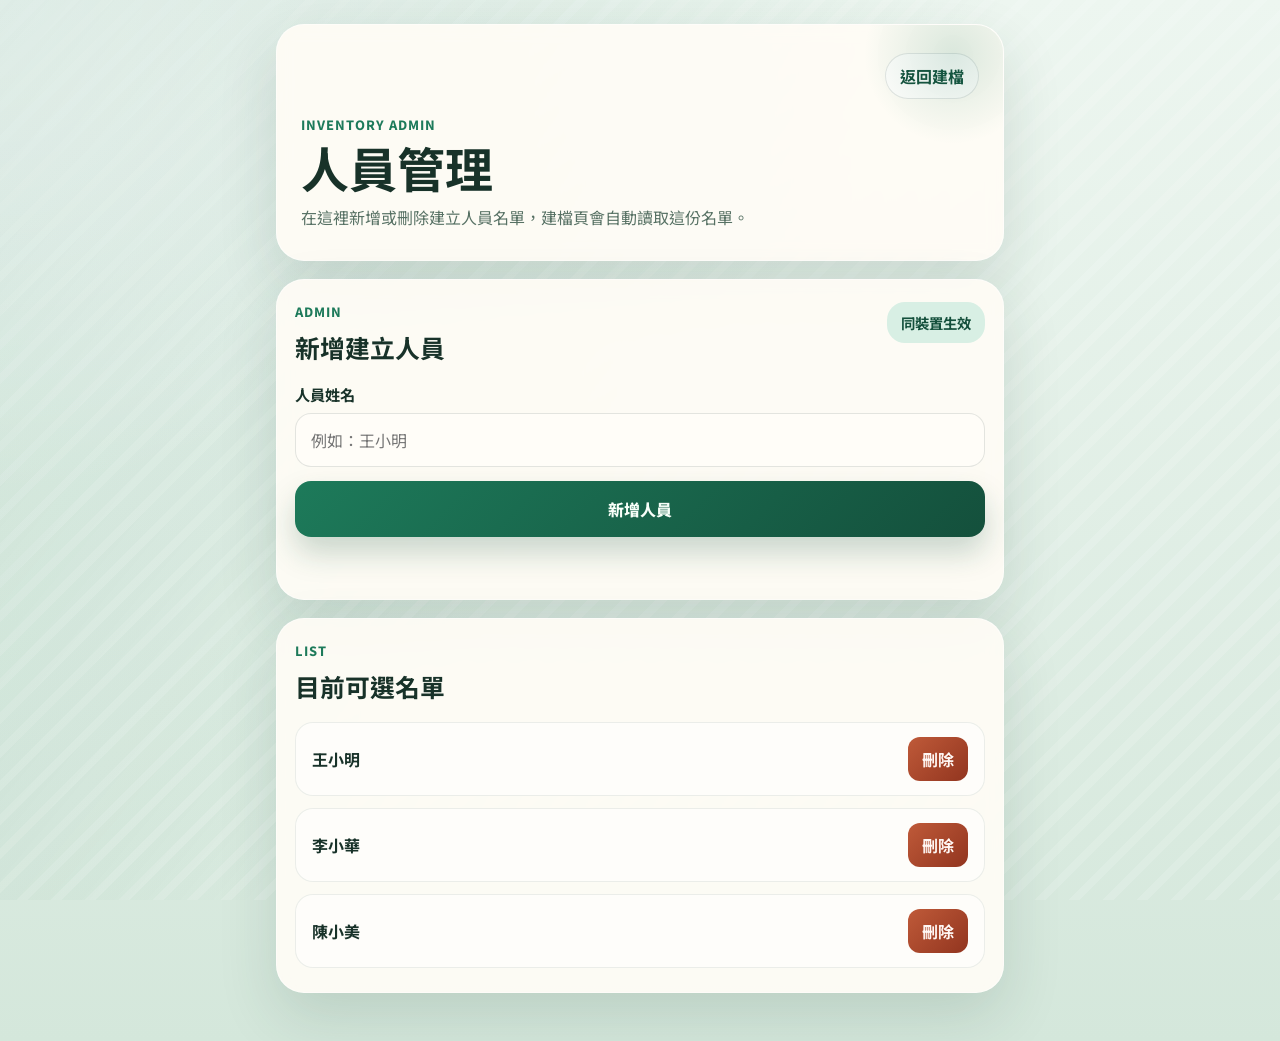
==== admin.html @ 333b7ffc "Add personnel admin page and QR scanning flow" ====
<!DOCTYPE html>
<html lang="zh-Hant">
<head>
  <meta charset="UTF-8">
  <meta name="viewport" content="width=device-width, initial-scale=1.0">
  <title>Inventory Admin</title>
  <link rel="preconnect" href="https://fonts.googleapis.com">
  <link rel="preconnect" href="https://fonts.gstatic.com" crossorigin>
  <link href="https://fonts.googleapis.com/css2?family=Noto+Sans+TC:wght@400;500;700;800&display=swap" rel="stylesheet">
  <link rel="stylesheet" href="./style.css">
</head>
<body>
  <main class="page-shell">
    <section class="hero-card">
      <div class="hero-topbar">
        <a class="ghost-link" href="./index.html">返回建檔</a>
      </div>
      <p class="eyebrow">Inventory Admin</p>
      <h1>人員管理</h1>
      <p class="hero-copy">
        在這裡新增或刪除建立人員名單，建檔頁會自動讀取這份名單。
      </p>
    </section>

    <section class="form-card">
      <div class="card-header">
        <div>
          <p class="section-kicker">Admin</p>
          <h2>新增建立人員</h2>
        </div>
        <span class="status-chip">同裝置生效</span>
      </div>

      <form id="admin-form" class="inventory-form">
        <label class="field">
          <span>人員姓名</span>
          <input id="personName" name="personName" type="text" maxlength="50" placeholder="例如：王小明" required>
        </label>

        <button class="submit-button" type="submit">新增人員</button>
      </form>

      <p id="admin-message" class="form-message" aria-live="polite"></p>
    </section>

    <section class="form-card">
      <div class="card-header">
        <div>
          <p class="section-kicker">List</p>
          <h2>目前可選名單</h2>
        </div>
      </div>

      <div id="empty-state" class="empty-state" hidden>
        目前尚未建立任何人員，請先新增至少一位。
      </div>

      <div id="person-list" class="person-list"></div>
    </section>
  </main>

  <script src="./admin.js" type="module"></script>
</body>
</html>
---- style.css ----
:root {
  --bg-top: #edf6f0;
  --bg-bottom: #d4e7db;
  --card: rgba(255, 252, 246, 0.92);
  --card-strong: #fffdf8;
  --text-main: #183229;
  --text-soft: #577164;
  --line: rgba(24, 50, 41, 0.12);
  --accent: #1d7a5a;
  --accent-strong: #14503c;
  --accent-soft: #d8efe4;
  --warn: #b44a2d;
  --shadow: 0 24px 60px rgba(26, 67, 51, 0.14);
}

* {
  box-sizing: border-box;
}

body {
  margin: 0;
  min-height: 100vh;
  font-family: "Noto Sans TC", sans-serif;
  color: var(--text-main);
  background:
    radial-gradient(circle at top left, rgba(255, 255, 255, 0.7), transparent 30%),
    linear-gradient(180deg, var(--bg-top), var(--bg-bottom));
}

body::before {
  content: "";
  position: fixed;
  inset: 0;
  background:
    linear-gradient(130deg, rgba(29, 122, 90, 0.12), transparent 50%),
    repeating-linear-gradient(
      135deg,
      rgba(255, 255, 255, 0.15),
      rgba(255, 255, 255, 0.15) 8px,
      transparent 8px,
      transparent 24px
    );
  pointer-events: none;
}

.page-shell {
  width: min(100%, 760px);
  margin: 0 auto;
  padding: 24px 16px 48px;
}

.hero-card,
.form-card {
  position: relative;
  background: var(--card);
  backdrop-filter: blur(8px);
  border: 1px solid rgba(255, 255, 255, 0.5);
  border-radius: 28px;
  box-shadow: var(--shadow);
}

.hero-card {
  padding: 28px 24px;
  overflow: hidden;
}

.hero-topbar {
  display: flex;
  justify-content: flex-end;
  margin-bottom: 16px;
}

.hero-card::after {
  content: "";
  position: absolute;
  width: 180px;
  height: 180px;
  right: -40px;
  top: -60px;
  border-radius: 50%;
  background: radial-gradient(circle, rgba(29, 122, 90, 0.16), transparent 70%);
}

.form-card {
  margin-top: 18px;
  padding: 22px 18px 24px;
}

.eyebrow,
.section-kicker {
  margin: 0 0 8px;
  color: var(--accent);
  font-size: 0.8rem;
  font-weight: 800;
  letter-spacing: 0.08em;
  text-transform: uppercase;
}

h1,
h2,
h3,
p {
  margin: 0;
}

h1 {
  font-size: clamp(2rem, 6vw, 3rem);
  line-height: 1.05;
}

h2 {
  font-size: 1.55rem;
}

h3 {
  font-size: 1.1rem;
}

.hero-copy {
  margin-top: 12px;
  color: var(--text-soft);
  line-height: 1.7;
}

.card-header,
.panel-title-row {
  display: flex;
  align-items: flex-start;
  justify-content: space-between;
  gap: 12px;
}

.status-chip,
.location-code-box {
  border-radius: 18px;
  background: var(--accent-soft);
  color: var(--accent-strong);
}

.status-chip {
  padding: 10px 14px;
  font-size: 0.9rem;
  font-weight: 700;
}

.ghost-link {
  display: inline-flex;
  align-items: center;
  justify-content: center;
  min-height: 42px;
  padding: 10px 14px;
  border-radius: 999px;
  border: 1px solid rgba(24, 50, 41, 0.12);
  background: rgba(255, 255, 255, 0.7);
  color: var(--accent-strong);
  font-weight: 700;
  text-decoration: none;
}

.inventory-form {
  display: grid;
  gap: 14px;
  margin-top: 18px;
}

.scanner-panel {
  margin-top: 18px;
  padding: 16px;
  border-radius: 22px;
  background: rgba(255, 255, 255, 0.45);
  border: 1px solid rgba(24, 50, 41, 0.08);
}

.scan-actions {
  display: flex;
  gap: 10px;
  width: 100%;
}

.field {
  display: grid;
  gap: 8px;
}

.field span {
  font-size: 0.95rem;
  font-weight: 700;
}

input,
select,
textarea,
.submit-button,
.secondary-button,
.ghost-button {
  width: 100%;
  border-radius: 16px;
  border: 1px solid var(--line);
  font: inherit;
}

input,
select,
textarea {
  padding: 14px 15px;
  color: var(--text-main);
  background: var(--card-strong);
  appearance: none;
}

textarea {
  resize: vertical;
  min-height: 96px;
}

input:focus,
select:focus,
textarea:focus {
  outline: 2px solid rgba(29, 122, 90, 0.18);
  border-color: rgba(29, 122, 90, 0.38);
}

.location-panel {
  padding: 16px;
  border-radius: 22px;
  background: rgba(255, 255, 255, 0.45);
  border: 1px solid rgba(24, 50, 41, 0.08);
}

.location-code-box {
  min-width: 106px;
  padding: 10px 12px;
  text-align: right;
}

.location-code-box span {
  display: block;
  font-size: 0.75rem;
  font-weight: 700;
}

.location-code-box strong {
  display: block;
  margin-top: 4px;
  font-size: 1.2rem;
}

.select-grid {
  display: grid;
  grid-template-columns: repeat(2, minmax(0, 1fr));
  gap: 12px;
  margin-top: 14px;
}

.submit-button {
  padding: 16px;
  border: 0;
  font-size: 1rem;
  font-weight: 800;
  color: #f8fff9;
  background: linear-gradient(135deg, var(--accent), var(--accent-strong));
  box-shadow: 0 16px 30px rgba(20, 80, 60, 0.22);
}

.secondary-button,
.ghost-button {
  min-height: 48px;
  padding: 12px 14px;
  font-weight: 800;
}

.secondary-button {
  border: 0;
  color: #f8fff9;
  background: linear-gradient(135deg, #2b8f6e, #1c6d53);
}

.ghost-button {
  background: rgba(255, 255, 255, 0.7);
  color: var(--accent-strong);
}

.submit-button:disabled,
.secondary-button:disabled,
.ghost-button:disabled {
  cursor: wait;
  opacity: 0.7;
}

.danger-button {
  border: 0;
  padding: 10px 14px;
  border-radius: 12px;
  font: inherit;
  font-weight: 700;
  color: #fff7f4;
  background: linear-gradient(135deg, #bf5a39, #92351f);
}

.form-message {
  min-height: 24px;
  margin-top: 14px;
  font-size: 0.95rem;
  font-weight: 700;
}

.form-message.success {
  color: var(--accent-strong);
}

.form-message.error {
  color: var(--warn);
}

.scanner-status {
  margin-top: 14px;
  color: var(--text-soft);
  line-height: 1.6;
}

.scanner-status.success {
  color: var(--accent-strong);
  font-weight: 700;
}

.scanner-status.error {
  color: var(--warn);
  font-weight: 700;
}

.qr-reader {
  overflow: hidden;
  margin-top: 14px;
  border-radius: 20px;
  border: 1px solid rgba(24, 50, 41, 0.08);
  background: rgba(255, 255, 255, 0.7);
}

.scan-result {
  display: grid;
  gap: 6px;
  margin-top: 14px;
  padding: 14px 16px;
  border-radius: 18px;
  background: rgba(216, 239, 228, 0.9);
  color: var(--accent-strong);
}

.scan-result span {
  font-size: 0.78rem;
  font-weight: 800;
  letter-spacing: 0.06em;
  text-transform: uppercase;
}

.scan-result strong {
  word-break: break-word;
}

.empty-state {
  margin-top: 18px;
  padding: 18px;
  border-radius: 18px;
  background: rgba(255, 255, 255, 0.5);
  color: var(--text-soft);
  text-align: center;
}

.person-list {
  display: grid;
  gap: 12px;
  margin-top: 18px;
}

.person-row {
  display: flex;
  align-items: center;
  justify-content: space-between;
  gap: 12px;
  padding: 14px 16px;
  border-radius: 18px;
  background: rgba(255, 255, 255, 0.54);
  border: 1px solid rgba(24, 50, 41, 0.08);
}

.person-name {
  font-size: 1rem;
  font-weight: 700;
}

@media (max-width: 640px) {
  .page-shell {
    padding: 18px 14px 36px;
  }

  .hero-card,
  .form-card {
    border-radius: 24px;
  }

  .card-header,
  .panel-title-row {
    flex-direction: column;
  }

  .scan-actions {
    flex-direction: column;
  }

  .person-row {
    flex-direction: column;
    align-items: stretch;
  }

  .select-grid {
    grid-template-columns: 1fr;
  }
}
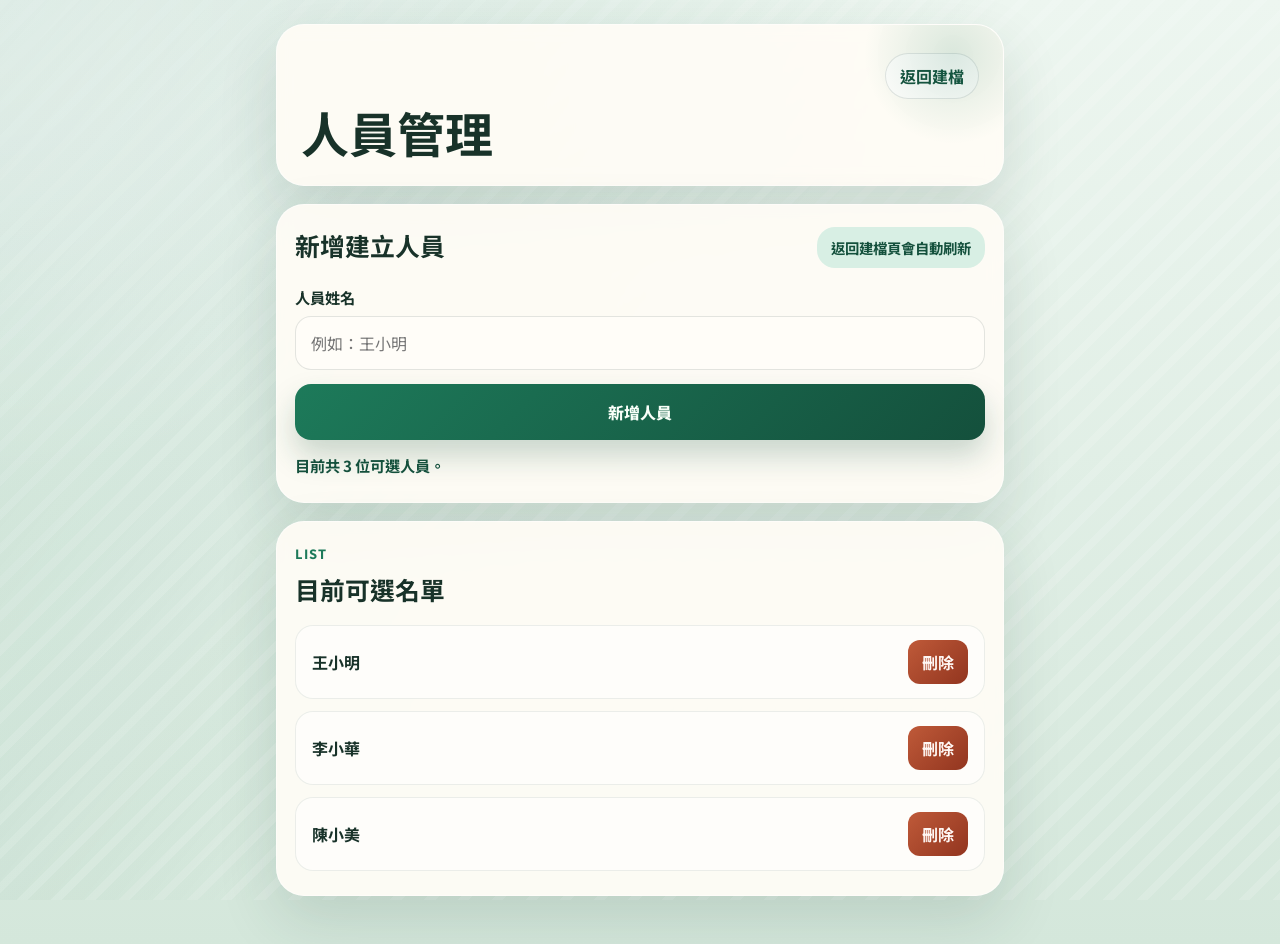
==== commit d22ed6ff: "Refine scan flow and admin refresh behavior" ====
--- a/admin.html
+++ b/admin.html
@@ -15,20 +15,15 @@
       <div class="hero-topbar">
         <a class="ghost-link" href="./index.html">返回建檔</a>
       </div>
-      <p class="eyebrow">Inventory Admin</p>
       <h1>人員管理</h1>
-      <p class="hero-copy">
-        在這裡新增或刪除建立人員名單，建檔頁會自動讀取這份名單。
-      </p>
     </section>
 
     <section class="form-card">
       <div class="card-header">
         <div>
-          <p class="section-kicker">Admin</p>
           <h2>新增建立人員</h2>
         </div>
-        <span class="status-chip">同裝置生效</span>
+        <span class="status-chip">返回建檔頁會自動刷新</span>
       </div>
 
       <form id="admin-form" class="inventory-form">
--- a/style.css
+++ b/style.css
@@ -67,7 +67,7 @@
 .hero-topbar {
   display: flex;
   justify-content: flex-end;
-  margin-bottom: 16px;
+  margin-bottom: 8px;
 }
 
 .hero-card::after {
@@ -138,9 +138,30 @@
 }
 
 .status-chip {
+  display: inline-flex;
+  align-items: center;
+  gap: 8px;
   padding: 10px 14px;
   font-size: 0.9rem;
   font-weight: 700;
+}
+
+.status-chip.connected {
+  background: rgba(216, 239, 228, 0.95);
+  color: #14503c;
+}
+
+.status-chip.disconnected {
+  background: rgba(255, 232, 228, 0.95);
+  color: #8d3322;
+}
+
+.status-dot {
+  width: 10px;
+  height: 10px;
+  border-radius: 999px;
+  background: currentColor;
+  box-shadow: 0 0 0 4px rgba(255, 255, 255, 0.35);
 }
 
 .ghost-link {
@@ -169,6 +190,28 @@
   border-radius: 22px;
   background: rgba(255, 255, 255, 0.45);
   border: 1px solid rgba(24, 50, 41, 0.08);
+}
+
+body.scan-mode .hero-card,
+body.scan-mode .scan-hidden-panel,
+body.scan-mode .scan-hidden-field,
+body.scan-mode .form-message {
+  display: none;
+}
+
+body.scan-mode .page-shell {
+  width: min(100%, 920px);
+  padding-top: 12px;
+}
+
+body.scan-mode .form-card {
+  margin-top: 8px;
+  padding-top: 18px;
+}
+
+body.scan-mode .scanner-panel {
+  background: rgba(255, 255, 255, 0.82);
+  box-shadow: 0 18px 48px rgba(26, 67, 51, 0.12);
 }
 
 .scan-actions {
@@ -328,6 +371,16 @@
   font-weight: 700;
 }
 
+.scan-duplicate-warning {
+  margin-top: 14px;
+  padding: 12px 14px;
+  border-radius: 16px;
+  background: rgba(255, 232, 228, 0.92);
+  color: #8d3322;
+  font-weight: 700;
+  line-height: 1.6;
+}
+
 .qr-reader {
   overflow: hidden;
   margin-top: 14px;
@@ -355,6 +408,12 @@
 
 .scan-result strong {
   word-break: break-word;
+}
+
+.last-location-note {
+  margin-top: 12px;
+  color: var(--accent-strong);
+  font-weight: 700;
 }
 
 .empty-state {
